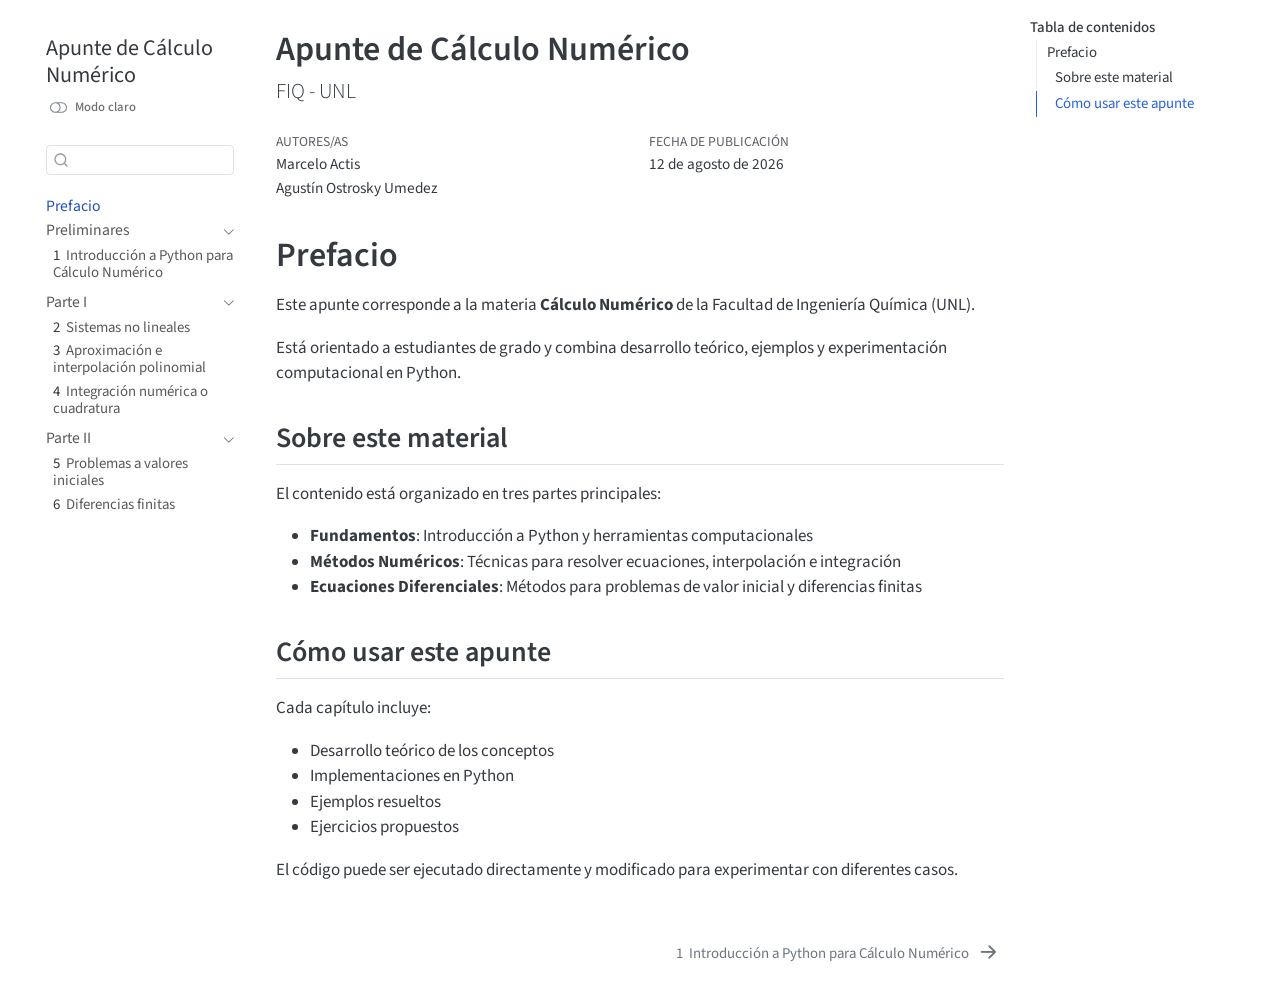
==== index.html @ 8e8d9fe7 "Built site for gh-pages" ====
<!DOCTYPE html>
<html xmlns="http://www.w3.org/1999/xhtml" lang="es" xml:lang="es"><head>

<meta charset="utf-8">
<meta name="generator" content="quarto-1.8.27">

<meta name="viewport" content="width=device-width, initial-scale=1.0, user-scalable=yes">

<meta name="author" content="Marcelo Actis">
<meta name="author" content="Agustín Ostrosky Umedez">

<title>Apunte de Cálculo Numérico</title>
<style>
code{white-space: pre-wrap;}
span.smallcaps{font-variant: small-caps;}
div.columns{display: flex; gap: min(4vw, 1.5em);}
div.column{flex: auto; overflow-x: auto;}
div.hanging-indent{margin-left: 1.5em; text-indent: -1.5em;}
ul.task-list{list-style: none;}
ul.task-list li input[type="checkbox"] {
  width: 0.8em;
  margin: 0 0.8em 0.2em -1em; /* quarto-specific, see https://github.com/quarto-dev/quarto-cli/issues/4556 */ 
  vertical-align: middle;
}
</style>


<script src="site_libs/quarto-nav/quarto-nav.js"></script>
<script src="site_libs/quarto-nav/headroom.min.js"></script>
<script src="site_libs/clipboard/clipboard.min.js"></script>
<script src="site_libs/quarto-search/autocomplete.umd.js"></script>
<script src="site_libs/quarto-search/fuse.min.js"></script>
<script src="site_libs/quarto-search/quarto-search.js"></script>
<meta name="quarto:offset" content="./">
<link href="./chapters/01-intro.html" rel="next">
<script src="site_libs/quarto-html/quarto.js" type="module"></script>
<script src="site_libs/quarto-html/tabsets/tabsets.js" type="module"></script>
<script src="site_libs/quarto-html/axe/axe-check.js" type="module"></script>
<script src="site_libs/quarto-html/popper.min.js"></script>
<script src="site_libs/quarto-html/tippy.umd.min.js"></script>
<script src="site_libs/quarto-html/anchor.min.js"></script>
<link href="site_libs/quarto-html/tippy.css" rel="stylesheet">
<link href="site_libs/quarto-html/quarto-syntax-highlighting-ed96de9b727972fe78a7b5d16c58bf87.css" rel="stylesheet" class="quarto-color-scheme" id="quarto-text-highlighting-styles">
<link href="site_libs/quarto-html/quarto-syntax-highlighting-dark-4d9afe2b8d18ee9fa5d0d57b5ed4214d.css" rel="stylesheet" class="quarto-color-scheme quarto-color-alternate" id="quarto-text-highlighting-styles">
<link href="site_libs/quarto-html/quarto-syntax-highlighting-ed96de9b727972fe78a7b5d16c58bf87.css" rel="stylesheet" class="quarto-color-scheme-extra" id="quarto-text-highlighting-styles">
<script src="site_libs/bootstrap/bootstrap.min.js"></script>
<link href="site_libs/bootstrap/bootstrap-icons.css" rel="stylesheet">
<link href="site_libs/bootstrap/bootstrap-6a59748c55ec1a6818b05d9630b85713.min.css" rel="stylesheet" append-hash="true" class="quarto-color-scheme" id="quarto-bootstrap" data-mode="light">
<link href="site_libs/bootstrap/bootstrap-dark-20aec94cf2230619e57bb2a03c4acc19.min.css" rel="stylesheet" append-hash="true" class="quarto-color-scheme quarto-color-alternate" id="quarto-bootstrap" data-mode="dark">
<link href="site_libs/bootstrap/bootstrap-6a59748c55ec1a6818b05d9630b85713.min.css" rel="stylesheet" append-hash="true" class="quarto-color-scheme-extra" id="quarto-bootstrap" data-mode="light">
<script src="site_libs/quarto-contrib/live-runtime/live-runtime.js" type="module"></script>
<link href="site_libs/quarto-contrib/live-runtime/live-runtime.css" rel="stylesheet">
<script id="quarto-search-options" type="application/json">{
  "location": "sidebar",
  "copy-button": false,
  "collapse-after": 3,
  "panel-placement": "start",
  "type": "textbox",
  "limit": 50,
  "keyboard-shortcut": [
    "f",
    "/",
    "s"
  ],
  "show-item-context": false,
  "language": {
    "search-no-results-text": "No se han encontrado resultados",
    "search-matching-documents-text": "documentos encontrados",
    "search-copy-link-title": "Copiar el enlace en la búsqueda",
    "search-hide-matches-text": "Ocultar resultados adicionales",
    "search-more-match-text": "resultado adicional en este documento",
    "search-more-matches-text": "resultados adicionales en este documento",
    "search-clear-button-title": "Borrar",
    "search-text-placeholder": "",
    "search-detached-cancel-button-title": "Cancelar",
    "search-submit-button-title": "Enviar",
    "search-label": "Buscar"
  }
}</script>
<style>html{ scroll-behavior: smooth; }</style>
<script type="module" src="site_libs/quarto-ojs/quarto-ojs-runtime.js"></script>
<link href="site_libs/quarto-ojs/quarto-ojs.css" rel="stylesheet">


</head>

<body class="nav-sidebar floating quarto-light"><script id="quarto-html-before-body" type="application/javascript">
    const toggleBodyColorMode = (bsSheetEl) => {
      const mode = bsSheetEl.getAttribute("data-mode");
      const bodyEl = window.document.querySelector("body");
      if (mode === "dark") {
        bodyEl.classList.add("quarto-dark");
        bodyEl.classList.remove("quarto-light");
      } else {
        bodyEl.classList.add("quarto-light");
        bodyEl.classList.remove("quarto-dark");
      }
    }
    const toggleBodyColorPrimary = () => {
      const bsSheetEl = window.document.querySelector("link#quarto-bootstrap:not([rel=disabled-stylesheet])");
      if (bsSheetEl) {
        toggleBodyColorMode(bsSheetEl);
      }
    }
    const setColorSchemeToggle = (alternate) => {
      const toggles = window.document.querySelectorAll('.quarto-color-scheme-toggle');
      for (let i=0; i < toggles.length; i++) {
        const toggle = toggles[i];
        if (toggle) {
          if (alternate) {
            toggle.classList.add("alternate");
          } else {
            toggle.classList.remove("alternate");
          }
        }
      }
    };
    const toggleColorMode = (alternate) => {
      // Switch the stylesheets
      const primaryStylesheets = window.document.querySelectorAll('link.quarto-color-scheme:not(.quarto-color-alternate)');
      const alternateStylesheets = window.document.querySelectorAll('link.quarto-color-scheme.quarto-color-alternate');
      manageTransitions('#quarto-margin-sidebar .nav-link', false);
      if (alternate) {
        // note: dark is layered on light, we don't disable primary!
        enableStylesheet(alternateStylesheets);
        for (const sheetNode of alternateStylesheets) {
          if (sheetNode.id === "quarto-bootstrap") {
            toggleBodyColorMode(sheetNode);
          }
        }
      } else {
        disableStylesheet(alternateStylesheets);
        enableStylesheet(primaryStylesheets)
        toggleBodyColorPrimary();
      }
      manageTransitions('#quarto-margin-sidebar .nav-link', true);
      // Switch the toggles
      setColorSchemeToggle(alternate)
      // Hack to workaround the fact that safari doesn't
      // properly recolor the scrollbar when toggling (#1455)
      if (navigator.userAgent.indexOf('Safari') > 0 && navigator.userAgent.indexOf('Chrome') == -1) {
        manageTransitions("body", false);
        window.scrollTo(0, 1);
        setTimeout(() => {
          window.scrollTo(0, 0);
          manageTransitions("body", true);
        }, 40);
      }
    }
    const disableStylesheet = (stylesheets) => {
      for (let i=0; i < stylesheets.length; i++) {
        const stylesheet = stylesheets[i];
        stylesheet.rel = 'disabled-stylesheet';
      }
    }
    const enableStylesheet = (stylesheets) => {
      for (let i=0; i < stylesheets.length; i++) {
        const stylesheet = stylesheets[i];
        if(stylesheet.rel !== 'stylesheet') { // for Chrome, which will still FOUC without this check
          stylesheet.rel = 'stylesheet';
        }
      }
    }
    const manageTransitions = (selector, allowTransitions) => {
      const els = window.document.querySelectorAll(selector);
      for (let i=0; i < els.length; i++) {
        const el = els[i];
        if (allowTransitions) {
          el.classList.remove('notransition');
        } else {
          el.classList.add('notransition');
        }
      }
    }
    const isFileUrl = () => {
      return window.location.protocol === 'file:';
    }
    const hasAlternateSentinel = () => {
      let styleSentinel = getColorSchemeSentinel();
      if (styleSentinel !== null) {
        return styleSentinel === "alternate";
      } else {
        return false;
      }
    }
    const setStyleSentinel = (alternate) => {
      const value = alternate ? "alternate" : "default";
      if (!isFileUrl()) {
        window.localStorage.setItem("quarto-color-scheme", value);
      } else {
        localAlternateSentinel = value;
      }
    }
    const getColorSchemeSentinel = () => {
      if (!isFileUrl()) {
        const storageValue = window.localStorage.getItem("quarto-color-scheme");
        return storageValue != null ? storageValue : localAlternateSentinel;
      } else {
        return localAlternateSentinel;
      }
    }
    const toggleGiscusIfUsed = (isAlternate, darkModeDefault) => {
      const baseTheme = document.querySelector('#giscus-base-theme')?.value ?? 'light';
      const alternateTheme = document.querySelector('#giscus-alt-theme')?.value ?? 'dark';
      let newTheme = '';
      if(authorPrefersDark) {
        newTheme = isAlternate ? baseTheme : alternateTheme;
      } else {
        newTheme = isAlternate ? alternateTheme : baseTheme;
      }
      const changeGiscusTheme = () => {
        // From: https://github.com/giscus/giscus/issues/336
        const sendMessage = (message) => {
          const iframe = document.querySelector('iframe.giscus-frame');
          if (!iframe) return;
          iframe.contentWindow.postMessage({ giscus: message }, 'https://giscus.app');
        }
        sendMessage({
          setConfig: {
            theme: newTheme
          }
        });
      }
      const isGiscussLoaded = window.document.querySelector('iframe.giscus-frame') !== null;
      if (isGiscussLoaded) {
        changeGiscusTheme();
      }
    };
    const authorPrefersDark = false;
    const queryPrefersDark = window.matchMedia('(prefers-color-scheme: dark)');
    const darkModeDefault = queryPrefersDark.matches;
      document.querySelector('link#quarto-text-highlighting-styles.quarto-color-scheme-extra').rel = 'disabled-stylesheet';
      document.querySelector('link#quarto-bootstrap.quarto-color-scheme-extra').rel = 'disabled-stylesheet';
    let localAlternateSentinel = darkModeDefault ? 'alternate' : 'default';
    // Dark / light mode switch
    window.quartoToggleColorScheme = () => {
      // Read the current dark / light value
      let toAlternate = !hasAlternateSentinel();
      toggleColorMode(toAlternate);
      setStyleSentinel(toAlternate);
      toggleGiscusIfUsed(toAlternate, darkModeDefault);
      window.dispatchEvent(new Event('resize'));
    };
    queryPrefersDark.addEventListener("change", e => {
      if(window.localStorage.getItem("quarto-color-scheme") !== null)
        return;
      const alternate = e.matches
      toggleColorMode(alternate);
      localAlternateSentinel = e.matches ? 'alternate' : 'default'; // this is used alongside local storage!
      toggleGiscusIfUsed(alternate, darkModeDefault);
    });
    // Switch to dark mode if need be
    if (hasAlternateSentinel()) {
      toggleColorMode(true);
    } else {
      toggleColorMode(false);
    }
  </script>

<div id="quarto-search-results"></div>
  <header id="quarto-header" class="headroom fixed-top">
  <nav class="quarto-secondary-nav">
    <div class="container-fluid d-flex">
      <button type="button" class="quarto-btn-toggle btn" data-bs-toggle="collapse" role="button" data-bs-target=".quarto-sidebar-collapse-item" aria-controls="quarto-sidebar" aria-expanded="false" aria-label="Alternar barra lateral" onclick="if (window.quartoToggleHeadroom) { window.quartoToggleHeadroom(); }">
        <i class="bi bi-layout-text-sidebar-reverse"></i>
      </button>
        <nav class="quarto-page-breadcrumbs" aria-label="breadcrumb"><ol class="breadcrumb"><li class="breadcrumb-item"><a href="./index.html">Prefacio</a></li></ol></nav>
        <a class="flex-grow-1" role="navigation" data-bs-toggle="collapse" data-bs-target=".quarto-sidebar-collapse-item" aria-controls="quarto-sidebar" aria-expanded="false" aria-label="Alternar barra lateral" onclick="if (window.quartoToggleHeadroom) { window.quartoToggleHeadroom(); }">      
        </a>
      <button type="button" class="btn quarto-search-button" aria-label="Buscar" onclick="window.quartoOpenSearch();">
        <i class="bi bi-search"></i>
      </button>
    </div>
  </nav>
</header>
<!-- content -->
<div id="quarto-content" class="quarto-container page-columns page-rows-contents page-layout-article">
<!-- sidebar -->
  <nav id="quarto-sidebar" class="sidebar collapse collapse-horizontal quarto-sidebar-collapse-item sidebar-navigation floating overflow-auto">
    <div class="pt-lg-2 mt-2 text-left sidebar-header">
    <div class="sidebar-title mb-0 py-0">
      <a href="./">Apunte de Cálculo Numérico</a> 
        <div class="sidebar-tools-main">
  <a href="" class="quarto-color-scheme-toggle quarto-navigation-tool  px-1" onclick="window.quartoToggleColorScheme(); return false;" title="Alternar modo oscuro"><i class="bi"></i></a>
</div>
    </div>
      </div>
        <div class="mt-2 flex-shrink-0 align-items-center">
        <div class="sidebar-search">
        <div id="quarto-search" class="" title="Buscar"></div>
        </div>
        </div>
    <div class="sidebar-menu-container"> 
    <ul class="list-unstyled mt-1">
        <li class="sidebar-item">
  <div class="sidebar-item-container"> 
  <a href="./index.html" class="sidebar-item-text sidebar-link active">
 <span class="menu-text">Prefacio</span></a>
  </div>
</li>
        <li class="sidebar-item sidebar-item-section">
      <div class="sidebar-item-container"> 
            <a class="sidebar-item-text sidebar-link text-start" data-bs-toggle="collapse" data-bs-target="#quarto-sidebar-section-1" role="navigation" aria-expanded="true">
 <span class="menu-text">Preliminares</span></a>
          <a class="sidebar-item-toggle text-start" data-bs-toggle="collapse" data-bs-target="#quarto-sidebar-section-1" role="navigation" aria-expanded="true" aria-label="Alternar sección">
            <i class="bi bi-chevron-right ms-2"></i>
          </a> 
      </div>
      <ul id="quarto-sidebar-section-1" class="collapse list-unstyled sidebar-section depth1 show">  
          <li class="sidebar-item">
  <div class="sidebar-item-container"> 
  <a href="./chapters/01-intro.html" class="sidebar-item-text sidebar-link">
 <span class="menu-text"><span class="chapter-number">1</span>&nbsp; <span class="chapter-title">Introducción a Python para Cálculo Numérico</span></span></a>
  </div>
</li>
      </ul>
  </li>
        <li class="sidebar-item sidebar-item-section">
      <div class="sidebar-item-container"> 
            <a class="sidebar-item-text sidebar-link text-start" data-bs-toggle="collapse" data-bs-target="#quarto-sidebar-section-2" role="navigation" aria-expanded="true">
 <span class="menu-text">Parte I</span></a>
          <a class="sidebar-item-toggle text-start" data-bs-toggle="collapse" data-bs-target="#quarto-sidebar-section-2" role="navigation" aria-expanded="true" aria-label="Alternar sección">
            <i class="bi bi-chevron-right ms-2"></i>
          </a> 
      </div>
      <ul id="quarto-sidebar-section-2" class="collapse list-unstyled sidebar-section depth1 show">  
          <li class="sidebar-item">
  <div class="sidebar-item-container"> 
  <a href="./chapters/02-no-lineales.html" class="sidebar-item-text sidebar-link">
 <span class="menu-text"><span class="chapter-number">2</span>&nbsp; <span class="chapter-title">Sistemas no lineales</span></span></a>
  </div>
</li>
          <li class="sidebar-item">
  <div class="sidebar-item-container"> 
  <a href="./chapters/03-interpolacion.html" class="sidebar-item-text sidebar-link">
 <span class="menu-text"><span class="chapter-number">3</span>&nbsp; <span class="chapter-title">Aproximación e interpolación polinomial</span></span></a>
  </div>
</li>
          <li class="sidebar-item">
  <div class="sidebar-item-container"> 
  <a href="./chapters/04-integracion.html" class="sidebar-item-text sidebar-link">
 <span class="menu-text"><span class="chapter-number">4</span>&nbsp; <span class="chapter-title">Integración numérica o cuadratura</span></span></a>
  </div>
</li>
      </ul>
  </li>
        <li class="sidebar-item sidebar-item-section">
      <div class="sidebar-item-container"> 
            <a class="sidebar-item-text sidebar-link text-start" data-bs-toggle="collapse" data-bs-target="#quarto-sidebar-section-3" role="navigation" aria-expanded="true">
 <span class="menu-text">Parte II</span></a>
          <a class="sidebar-item-toggle text-start" data-bs-toggle="collapse" data-bs-target="#quarto-sidebar-section-3" role="navigation" aria-expanded="true" aria-label="Alternar sección">
            <i class="bi bi-chevron-right ms-2"></i>
          </a> 
      </div>
      <ul id="quarto-sidebar-section-3" class="collapse list-unstyled sidebar-section depth1 show">  
          <li class="sidebar-item">
  <div class="sidebar-item-container"> 
  <a href="./chapters/05-pvi.html" class="sidebar-item-text sidebar-link">
 <span class="menu-text"><span class="chapter-number">5</span>&nbsp; <span class="chapter-title">Problemas a valores iniciales</span></span></a>
  </div>
</li>
          <li class="sidebar-item">
  <div class="sidebar-item-container"> 
  <a href="./chapters/06-diferencias-finitas.html" class="sidebar-item-text sidebar-link">
 <span class="menu-text"><span class="chapter-number">6</span>&nbsp; <span class="chapter-title">Diferencias finitas</span></span></a>
  </div>
</li>
      </ul>
  </li>
    </ul>
    </div>
</nav>
<div id="quarto-sidebar-glass" class="quarto-sidebar-collapse-item" data-bs-toggle="collapse" data-bs-target=".quarto-sidebar-collapse-item"></div>
<!-- margin-sidebar -->
    <div id="quarto-margin-sidebar" class="sidebar margin-sidebar">
        <nav id="TOC" role="doc-toc" class="toc-active">
    <h2 id="toc-title">Tabla de contenidos</h2>
   
  <ul>
  <li><a href="#prefacio" id="toc-prefacio" class="nav-link active" data-scroll-target="#prefacio">Prefacio</a>
  <ul class="collapse">
  <li><a href="#sobre-este-material" id="toc-sobre-este-material" class="nav-link" data-scroll-target="#sobre-este-material">Sobre este material</a></li>
  <li><a href="#cómo-usar-este-apunte" id="toc-cómo-usar-este-apunte" class="nav-link" data-scroll-target="#cómo-usar-este-apunte">Cómo usar este apunte</a></li>
  </ul></li>
  </ul>
</nav>
    </div>
<!-- main -->
<main class="content" id="quarto-document-content">


<header id="title-block-header" class="quarto-title-block default">
<div class="quarto-title">
<h1 class="title">Apunte de Cálculo Numérico</h1>
<p class="subtitle lead">FIQ - UNL</p>
</div>



<div class="quarto-title-meta">

    <div>
    <div class="quarto-title-meta-heading">Autores/as</div>
    <div class="quarto-title-meta-contents">
             <p>Marcelo Actis </p>
             <p>Agustín Ostrosky Umedez </p>
          </div>
  </div>
    
    <div>
    <div class="quarto-title-meta-heading">Fecha de publicación</div>
    <div class="quarto-title-meta-contents">
      <p class="date">12 de agosto de 2026</p>
    </div>
  </div>
  
    
  </div>
  


</header>


<section id="prefacio" class="level1 unnumbered">
<h1 class="unnumbered">Prefacio</h1>
<p>Este apunte corresponde a la materia <strong>Cálculo Numérico</strong> de la Facultad de Ingeniería Química (UNL).</p>
<p>Está orientado a estudiantes de grado y combina desarrollo teórico, ejemplos y experimentación computacional en Python.</p>
<section id="sobre-este-material" class="level2">
<h2 class="anchored" data-anchor-id="sobre-este-material">Sobre este material</h2>
<p>El contenido está organizado en tres partes principales:</p>
<ul>
<li><strong>Fundamentos</strong>: Introducción a Python y herramientas computacionales</li>
<li><strong>Métodos Numéricos</strong>: Técnicas para resolver ecuaciones, interpolación e integración</li>
<li><strong>Ecuaciones Diferenciales</strong>: Métodos para problemas de valor inicial y diferencias finitas</li>
</ul>
</section>
<section id="cómo-usar-este-apunte" class="level2">
<h2 class="anchored" data-anchor-id="cómo-usar-este-apunte">Cómo usar este apunte</h2>
<p>Cada capítulo incluye:</p>
<ul>
<li>Desarrollo teórico de los conceptos</li>
<li>Implementaciones en Python</li>
<li>Ejemplos resueltos</li>
<li>Ejercicios propuestos</li>
</ul>
<p>El código puede ser ejecutado directamente y modificado para experimentar con diferentes casos.</p>


<script type="ojs-module-contents">
eyJjb250ZW50cyI6W119
</script>
<div id="exercise-loading-indicator" class="exercise-loading-indicator d-none d-flex align-items-center gap-2">
<div id="exercise-loading-status" class="d-flex gap-2">

</div>
<div class="spinner-grow spinner-grow-sm">

</div>
</div>
<script type="vfs-file">
W10=
</script>
</section>
</section>

</main> <!-- /main -->
<script type="ojs-module-contents">
eyJjb250ZW50cyI6W119
</script>
<script type="module">
if (window.location.protocol === "file:") { alert("The OJS runtime does not work with file:// URLs. Please use a web server to view this document."); }
window._ojs.paths.runtimeToDoc = "../..";
window._ojs.paths.runtimeToRoot = "../..";
window._ojs.paths.docToRoot = "";
window._ojs.selfContained = false;
window._ojs.runtime.interpretFromScriptTags();
</script>
<script id="quarto-html-after-body" type="application/javascript">
  window.document.addEventListener("DOMContentLoaded", function (event) {
    // Ensure there is a toggle, if there isn't float one in the top right
    if (window.document.querySelector('.quarto-color-scheme-toggle') === null) {
      const a = window.document.createElement('a');
      a.classList.add('top-right');
      a.classList.add('quarto-color-scheme-toggle');
      a.href = "";
      a.onclick = function() { try { window.quartoToggleColorScheme(); } catch {} return false; };
      const i = window.document.createElement("i");
      i.classList.add('bi');
      a.appendChild(i);
      window.document.body.appendChild(a);
    }
    setColorSchemeToggle(hasAlternateSentinel())
    const icon = "";
    const anchorJS = new window.AnchorJS();
    anchorJS.options = {
      placement: 'right',
      icon: icon
    };
    anchorJS.add('.anchored');
    const isCodeAnnotation = (el) => {
      for (const clz of el.classList) {
        if (clz.startsWith('code-annotation-')) {                     
          return true;
        }
      }
      return false;
    }
    const onCopySuccess = function(e) {
      // button target
      const button = e.trigger;
      // don't keep focus
      button.blur();
      // flash "checked"
      button.classList.add('code-copy-button-checked');
      var currentTitle = button.getAttribute("title");
      button.setAttribute("title", "Copiado");
      let tooltip;
      if (window.bootstrap) {
        button.setAttribute("data-bs-toggle", "tooltip");
        button.setAttribute("data-bs-placement", "left");
        button.setAttribute("data-bs-title", "Copiado");
        tooltip = new bootstrap.Tooltip(button, 
          { trigger: "manual", 
            customClass: "code-copy-button-tooltip",
            offset: [0, -8]});
        tooltip.show();    
      }
      setTimeout(function() {
        if (tooltip) {
          tooltip.hide();
          button.removeAttribute("data-bs-title");
          button.removeAttribute("data-bs-toggle");
          button.removeAttribute("data-bs-placement");
        }
        button.setAttribute("title", currentTitle);
        button.classList.remove('code-copy-button-checked');
      }, 1000);
      // clear code selection
      e.clearSelection();
    }
    const getTextToCopy = function(trigger) {
      const outerScaffold = trigger.parentElement.cloneNode(true);
      const codeEl = outerScaffold.querySelector('code');
      for (const childEl of codeEl.children) {
        if (isCodeAnnotation(childEl)) {
          childEl.remove();
        }
      }
      return codeEl.innerText;
    }
    const clipboard = new window.ClipboardJS('.code-copy-button:not([data-in-quarto-modal])', {
      text: getTextToCopy
    });
    clipboard.on('success', onCopySuccess);
    if (window.document.getElementById('quarto-embedded-source-code-modal')) {
      const clipboardModal = new window.ClipboardJS('.code-copy-button[data-in-quarto-modal]', {
        text: getTextToCopy,
        container: window.document.getElementById('quarto-embedded-source-code-modal')
      });
      clipboardModal.on('success', onCopySuccess);
    }
      var localhostRegex = new RegExp(/^(?:http|https):\/\/localhost\:?[0-9]*\//);
      var mailtoRegex = new RegExp(/^mailto:/);
        var filterRegex = new RegExp('/' + window.location.host + '/');
      var isInternal = (href) => {
          return filterRegex.test(href) || localhostRegex.test(href) || mailtoRegex.test(href);
      }
      // Inspect non-navigation links and adorn them if external
     var links = window.document.querySelectorAll('a[href]:not(.nav-link):not(.navbar-brand):not(.toc-action):not(.sidebar-link):not(.sidebar-item-toggle):not(.pagination-link):not(.no-external):not([aria-hidden]):not(.dropdown-item):not(.quarto-navigation-tool):not(.about-link)');
      for (var i=0; i<links.length; i++) {
        const link = links[i];
        if (!isInternal(link.href)) {
          // undo the damage that might have been done by quarto-nav.js in the case of
          // links that we want to consider external
          if (link.dataset.originalHref !== undefined) {
            link.href = link.dataset.originalHref;
          }
        }
      }
    function tippyHover(el, contentFn, onTriggerFn, onUntriggerFn) {
      const config = {
        allowHTML: true,
        maxWidth: 500,
        delay: 100,
        arrow: false,
        appendTo: function(el) {
            return el.parentElement;
        },
        interactive: true,
        interactiveBorder: 10,
        theme: 'quarto',
        placement: 'bottom-start',
      };
      if (contentFn) {
        config.content = contentFn;
      }
      if (onTriggerFn) {
        config.onTrigger = onTriggerFn;
      }
      if (onUntriggerFn) {
        config.onUntrigger = onUntriggerFn;
      }
      window.tippy(el, config); 
    }
    const noterefs = window.document.querySelectorAll('a[role="doc-noteref"]');
    for (var i=0; i<noterefs.length; i++) {
      const ref = noterefs[i];
      tippyHover(ref, function() {
        // use id or data attribute instead here
        let href = ref.getAttribute('data-footnote-href') || ref.getAttribute('href');
        try { href = new URL(href).hash; } catch {}
        const id = href.replace(/^#\/?/, "");
        const note = window.document.getElementById(id);
        if (note) {
          return note.innerHTML;
        } else {
          return "";
        }
      });
    }
    const xrefs = window.document.querySelectorAll('a.quarto-xref');
    const processXRef = (id, note) => {
      // Strip column container classes
      const stripColumnClz = (el) => {
        el.classList.remove("page-full", "page-columns");
        if (el.children) {
          for (const child of el.children) {
            stripColumnClz(child);
          }
        }
      }
      stripColumnClz(note)
      if (id === null || id.startsWith('sec-')) {
        // Special case sections, only their first couple elements
        const container = document.createElement("div");
        if (note.children && note.children.length > 2) {
          container.appendChild(note.children[0].cloneNode(true));
          for (let i = 1; i < note.children.length; i++) {
            const child = note.children[i];
            if (child.tagName === "P" && child.innerText === "") {
              continue;
            } else {
              container.appendChild(child.cloneNode(true));
              break;
            }
          }
          if (window.Quarto?.typesetMath) {
            window.Quarto.typesetMath(container);
          }
          return container.innerHTML
        } else {
          if (window.Quarto?.typesetMath) {
            window.Quarto.typesetMath(note);
          }
          return note.innerHTML;
        }
      } else {
        // Remove any anchor links if they are present
        const anchorLink = note.querySelector('a.anchorjs-link');
        if (anchorLink) {
          anchorLink.remove();
        }
        if (window.Quarto?.typesetMath) {
          window.Quarto.typesetMath(note);
        }
        if (note.classList.contains("callout")) {
          return note.outerHTML;
        } else {
          return note.innerHTML;
        }
      }
    }
    for (var i=0; i<xrefs.length; i++) {
      const xref = xrefs[i];
      tippyHover(xref, undefined, function(instance) {
        instance.disable();
        let url = xref.getAttribute('href');
        let hash = undefined; 
        if (url.startsWith('#')) {
          hash = url;
        } else {
          try { hash = new URL(url).hash; } catch {}
        }
        if (hash) {
          const id = hash.replace(/^#\/?/, "");
          const note = window.document.getElementById(id);
          if (note !== null) {
            try {
              const html = processXRef(id, note.cloneNode(true));
              instance.setContent(html);
            } finally {
              instance.enable();
              instance.show();
            }
          } else {
            // See if we can fetch this
            fetch(url.split('#')[0])
            .then(res => res.text())
            .then(html => {
              const parser = new DOMParser();
              const htmlDoc = parser.parseFromString(html, "text/html");
              const note = htmlDoc.getElementById(id);
              if (note !== null) {
                const html = processXRef(id, note);
                instance.setContent(html);
              } 
            }).finally(() => {
              instance.enable();
              instance.show();
            });
          }
        } else {
          // See if we can fetch a full url (with no hash to target)
          // This is a special case and we should probably do some content thinning / targeting
          fetch(url)
          .then(res => res.text())
          .then(html => {
            const parser = new DOMParser();
            const htmlDoc = parser.parseFromString(html, "text/html");
            const note = htmlDoc.querySelector('main.content');
            if (note !== null) {
              // This should only happen for chapter cross references
              // (since there is no id in the URL)
              // remove the first header
              if (note.children.length > 0 && note.children[0].tagName === "HEADER") {
                note.children[0].remove();
              }
              const html = processXRef(null, note);
              instance.setContent(html);
            } 
          }).finally(() => {
            instance.enable();
            instance.show();
          });
        }
      }, function(instance) {
      });
    }
        let selectedAnnoteEl;
        const selectorForAnnotation = ( cell, annotation) => {
          let cellAttr = 'data-code-cell="' + cell + '"';
          let lineAttr = 'data-code-annotation="' +  annotation + '"';
          const selector = 'span[' + cellAttr + '][' + lineAttr + ']';
          return selector;
        }
        const selectCodeLines = (annoteEl) => {
          const doc = window.document;
          const targetCell = annoteEl.getAttribute("data-target-cell");
          const targetAnnotation = annoteEl.getAttribute("data-target-annotation");
          const annoteSpan = window.document.querySelector(selectorForAnnotation(targetCell, targetAnnotation));
          const lines = annoteSpan.getAttribute("data-code-lines").split(",");
          const lineIds = lines.map((line) => {
            return targetCell + "-" + line;
          })
          let top = null;
          let height = null;
          let parent = null;
          if (lineIds.length > 0) {
              //compute the position of the single el (top and bottom and make a div)
              const el = window.document.getElementById(lineIds[0]);
              top = el.offsetTop;
              height = el.offsetHeight;
              parent = el.parentElement.parentElement;
            if (lineIds.length > 1) {
              const lastEl = window.document.getElementById(lineIds[lineIds.length - 1]);
              const bottom = lastEl.offsetTop + lastEl.offsetHeight;
              height = bottom - top;
            }
            if (top !== null && height !== null && parent !== null) {
              // cook up a div (if necessary) and position it 
              let div = window.document.getElementById("code-annotation-line-highlight");
              if (div === null) {
                div = window.document.createElement("div");
                div.setAttribute("id", "code-annotation-line-highlight");
                div.style.position = 'absolute';
                parent.appendChild(div);
              }
              div.style.top = top - 2 + "px";
              div.style.height = height + 4 + "px";
              div.style.left = 0;
              let gutterDiv = window.document.getElementById("code-annotation-line-highlight-gutter");
              if (gutterDiv === null) {
                gutterDiv = window.document.createElement("div");
                gutterDiv.setAttribute("id", "code-annotation-line-highlight-gutter");
                gutterDiv.style.position = 'absolute';
                const codeCell = window.document.getElementById(targetCell);
                const gutter = codeCell.querySelector('.code-annotation-gutter');
                gutter.appendChild(gutterDiv);
              }
              gutterDiv.style.top = top - 2 + "px";
              gutterDiv.style.height = height + 4 + "px";
            }
            selectedAnnoteEl = annoteEl;
          }
        };
        const unselectCodeLines = () => {
          const elementsIds = ["code-annotation-line-highlight", "code-annotation-line-highlight-gutter"];
          elementsIds.forEach((elId) => {
            const div = window.document.getElementById(elId);
            if (div) {
              div.remove();
            }
          });
          selectedAnnoteEl = undefined;
        };
          // Handle positioning of the toggle
      window.addEventListener(
        "resize",
        throttle(() => {
          elRect = undefined;
          if (selectedAnnoteEl) {
            selectCodeLines(selectedAnnoteEl);
          }
        }, 10)
      );
      function throttle(fn, ms) {
      let throttle = false;
      let timer;
        return (...args) => {
          if(!throttle) { // first call gets through
              fn.apply(this, args);
              throttle = true;
          } else { // all the others get throttled
              if(timer) clearTimeout(timer); // cancel #2
              timer = setTimeout(() => {
                fn.apply(this, args);
                timer = throttle = false;
              }, ms);
          }
        };
      }
        // Attach click handler to the DT
        const annoteDls = window.document.querySelectorAll('dt[data-target-cell]');
        for (const annoteDlNode of annoteDls) {
          annoteDlNode.addEventListener('click', (event) => {
            const clickedEl = event.target;
            if (clickedEl !== selectedAnnoteEl) {
              unselectCodeLines();
              const activeEl = window.document.querySelector('dt[data-target-cell].code-annotation-active');
              if (activeEl) {
                activeEl.classList.remove('code-annotation-active');
              }
              selectCodeLines(clickedEl);
              clickedEl.classList.add('code-annotation-active');
            } else {
              // Unselect the line
              unselectCodeLines();
              clickedEl.classList.remove('code-annotation-active');
            }
          });
        }
    const findCites = (el) => {
      const parentEl = el.parentElement;
      if (parentEl) {
        const cites = parentEl.dataset.cites;
        if (cites) {
          return {
            el,
            cites: cites.split(' ')
          };
        } else {
          return findCites(el.parentElement)
        }
      } else {
        return undefined;
      }
    };
    var bibliorefs = window.document.querySelectorAll('a[role="doc-biblioref"]');
    for (var i=0; i<bibliorefs.length; i++) {
      const ref = bibliorefs[i];
      const citeInfo = findCites(ref);
      if (citeInfo) {
        tippyHover(citeInfo.el, function() {
          var popup = window.document.createElement('div');
          citeInfo.cites.forEach(function(cite) {
            var citeDiv = window.document.createElement('div');
            citeDiv.classList.add('hanging-indent');
            citeDiv.classList.add('csl-entry');
            var biblioDiv = window.document.getElementById('ref-' + cite);
            if (biblioDiv) {
              citeDiv.innerHTML = biblioDiv.innerHTML;
            }
            popup.appendChild(citeDiv);
          });
          return popup.innerHTML;
        });
      }
    }
  });
  </script>
<nav class="page-navigation">
  <div class="nav-page nav-page-previous">
  </div>
  <div class="nav-page nav-page-next">
      <a href="./chapters/01-intro.html" class="pagination-link" aria-label="Introducción a Python para Cálculo Numérico">
        <span class="nav-page-text"><span class="chapter-number">1</span>&nbsp; <span class="chapter-title">Introducción a Python para Cálculo Numérico</span></span> <i class="bi bi-arrow-right-short"></i>
      </a>
  </div>
</nav>
</div> <!-- /content -->




<script src="site_libs/quarto-html/zenscroll-min.js"></script>
</body></html>
---- site_libs/quarto-html/tippy.css ----
.tippy-box[data-animation=fade][data-state=hidden]{opacity:0}[data-tippy-root]{max-width:calc(100vw - 10px)}.tippy-box{position:relative;background-color:#333;color:#fff;border-radius:4px;font-size:14px;line-height:1.4;white-space:normal;outline:0;transition-property:transform,visibility,opacity}.tippy-box[data-placement^=top]>.tippy-arrow{bottom:0}.tippy-box[data-placement^=top]>.tippy-arrow:before{bottom:-7px;left:0;border-width:8px 8px 0;border-top-color:initial;transform-origin:center top}.tippy-box[data-placement^=bottom]>.tippy-arrow{top:0}.tippy-box[data-placement^=bottom]>.tippy-arrow:before{top:-7px;left:0;border-width:0 8px 8px;border-bottom-color:initial;transform-origin:center bottom}.tippy-box[data-placement^=left]>.tippy-arrow{right:0}.tippy-box[data-placement^=left]>.tippy-arrow:before{border-width:8px 0 8px 8px;border-left-color:initial;right:-7px;transform-origin:center left}.tippy-box[data-placement^=right]>.tippy-arrow{left:0}.tippy-box[data-placement^=right]>.tippy-arrow:before{left:-7px;border-width:8px 8px 8px 0;border-right-color:initial;transform-origin:center right}.tippy-box[data-inertia][data-state=visible]{transition-timing-function:cubic-bezier(.54,1.5,.38,1.11)}.tippy-arrow{width:16px;height:16px;color:#333}.tippy-arrow:before{content:"";position:absolute;border-color:transparent;border-style:solid}.tippy-content{position:relative;padding:5px 9px;z-index:1}
---- site_libs/quarto-html/quarto-syntax-highlighting-ed96de9b727972fe78a7b5d16c58bf87.css ----
/* quarto syntax highlight colors */
:root {
  --quarto-hl-ot-color: #003B4F;
  --quarto-hl-at-color: #657422;
  --quarto-hl-ss-color: #20794D;
  --quarto-hl-an-color: #5E5E5E;
  --quarto-hl-fu-color: #4758AB;
  --quarto-hl-st-color: #20794D;
  --quarto-hl-cf-color: #003B4F;
  --quarto-hl-op-color: #5E5E5E;
  --quarto-hl-er-color: #AD0000;
  --quarto-hl-bn-color: #AD0000;
  --quarto-hl-al-color: #AD0000;
  --quarto-hl-va-color: #111111;
  --quarto-hl-bu-color: inherit;
  --quarto-hl-ex-color: inherit;
  --quarto-hl-pp-color: #AD0000;
  --quarto-hl-in-color: #5E5E5E;
  --quarto-hl-vs-color: #20794D;
  --quarto-hl-wa-color: #5E5E5E;
  --quarto-hl-do-color: #5E5E5E;
  --quarto-hl-im-color: #00769E;
  --quarto-hl-ch-color: #20794D;
  --quarto-hl-dt-color: #AD0000;
  --quarto-hl-fl-color: #AD0000;
  --quarto-hl-co-color: #5E5E5E;
  --quarto-hl-cv-color: #5E5E5E;
  --quarto-hl-cn-color: #8f5902;
  --quarto-hl-sc-color: #5E5E5E;
  --quarto-hl-dv-color: #AD0000;
  --quarto-hl-kw-color: #003B4F;
}

/* other quarto variables */
:root {
  --quarto-font-monospace: SFMono-Regular, Menlo, Monaco, Consolas, "Liberation Mono", "Courier New", monospace;
}

/* syntax highlight based on Pandoc's rules */
pre > code.sourceCode > span {
  color: #003B4F;
}

code.sourceCode > span {
  color: #003B4F;
}

div.sourceCode,
div.sourceCode pre.sourceCode {
  color: #003B4F;
}

/* Normal */
code span {
  color: #003B4F;
}

/* Alert */
code span.al {
  color: #AD0000;
  font-style: inherit;
}

/* Annotation */
code span.an {
  color: #5E5E5E;
  font-style: inherit;
}

/* Attribute */
code span.at {
  color: #657422;
  font-style: inherit;
}

/* BaseN */
code span.bn {
  color: #AD0000;
  font-style: inherit;
}

/* BuiltIn */
code span.bu {
  font-style: inherit;
}

/* ControlFlow */
code span.cf {
  color: #003B4F;
  font-weight: bold;
  font-style: inherit;
}

/* Char */
code span.ch {
  color: #20794D;
  font-style: inherit;
}

/* Constant */
code span.cn {
  color: #8f5902;
  font-style: inherit;
}

/* Comment */
code span.co {
  color: #5E5E5E;
  font-style: inherit;
}

/* CommentVar */
code span.cv {
  color: #5E5E5E;
  font-style: italic;
}

/* Documentation */
code span.do {
  color: #5E5E5E;
  font-style: italic;
}

/* DataType */
code span.dt {
  color: #AD0000;
  font-style: inherit;
}

/* DecVal */
code span.dv {
  color: #AD0000;
  font-style: inherit;
}

/* Error */
code span.er {
  color: #AD0000;
  font-style: inherit;
}

/* Extension */
code span.ex {
  font-style: inherit;
}

/* Float */
code span.fl {
  color: #AD0000;
  font-style: inherit;
}

/* Function */
code span.fu {
  color: #4758AB;
  font-style: inherit;
}

/* Import */
code span.im {
  color: #00769E;
  font-style: inherit;
}

/* Information */
code span.in {
  color: #5E5E5E;
  font-style: inherit;
}

/* Keyword */
code span.kw {
  color: #003B4F;
  font-weight: bold;
  font-style: inherit;
}

/* Operator */
code span.op {
  color: #5E5E5E;
  font-style: inherit;
}

/* Other */
code span.ot {
  color: #003B4F;
  font-style: inherit;
}

/* Preprocessor */
code span.pp {
  color: #AD0000;
  font-style: inherit;
}

/* SpecialChar */
code span.sc {
  color: #5E5E5E;
  font-style: inherit;
}

/* SpecialString */
code span.ss {
  color: #20794D;
  font-style: inherit;
}

/* String */
code span.st {
  color: #20794D;
  font-style: inherit;
}

/* Variable */
code span.va {
  color: #111111;
  font-style: inherit;
}

/* VerbatimString */
code span.vs {
  color: #20794D;
  font-style: inherit;
}

/* Warning */
code span.wa {
  color: #5E5E5E;
  font-style: italic;
}

.prevent-inlining {
  content: "</";
}

/*# sourceMappingURL=0920dd6d7437995b8cdf7429764427b1.css.map */
---- site_libs/quarto-html/quarto-syntax-highlighting-dark-4d9afe2b8d18ee9fa5d0d57b5ed4214d.css ----
/* quarto syntax highlight colors */
:root {
  --quarto-hl-al-color: #f07178;
  --quarto-hl-an-color: #d4d0ab;
  --quarto-hl-at-color: #00e0e0;
  --quarto-hl-bn-color: #d4d0ab;
  --quarto-hl-bu-color: #abe338;
  --quarto-hl-ch-color: #abe338;
  --quarto-hl-co-color: #f8f8f2;
  --quarto-hl-cv-color: #ffd700;
  --quarto-hl-cn-color: #ffd700;
  --quarto-hl-cf-color: #ffa07a;
  --quarto-hl-dt-color: #ffa07a;
  --quarto-hl-dv-color: #d4d0ab;
  --quarto-hl-do-color: #f8f8f2;
  --quarto-hl-er-color: #f07178;
  --quarto-hl-ex-color: #00e0e0;
  --quarto-hl-fl-color: #d4d0ab;
  --quarto-hl-fu-color: #ffa07a;
  --quarto-hl-im-color: #abe338;
  --quarto-hl-in-color: #d4d0ab;
  --quarto-hl-kw-color: #ffa07a;
  --quarto-hl-op-color: #ffa07a;
  --quarto-hl-ot-color: #00e0e0;
  --quarto-hl-pp-color: #dcc6e0;
  --quarto-hl-re-color: #00e0e0;
  --quarto-hl-sc-color: #abe338;
  --quarto-hl-ss-color: #abe338;
  --quarto-hl-st-color: #abe338;
  --quarto-hl-va-color: #00e0e0;
  --quarto-hl-vs-color: #abe338;
  --quarto-hl-wa-color: #dcc6e0;
}

/* other quarto variables */
:root {
  --quarto-font-monospace: SFMono-Regular, Menlo, Monaco, Consolas, "Liberation Mono", "Courier New", monospace;
}

/* syntax highlight based on Pandoc's rules */
pre > code.sourceCode > span {
  color: #f8f8f2;
}

code.sourceCode > span {
  color: #f8f8f2;
}

div.sourceCode,
div.sourceCode pre.sourceCode {
  color: #f8f8f2;
}

/* Normal */
code span {
  color: #f8f8f2;
}

/* Alert */
code span.al {
  color: #f07178;
}

/* Annotation */
code span.an {
  color: #d4d0ab;
}

/* Attribute */
code span.at {
  color: #00e0e0;
}

/* BaseN */
code span.bn {
  color: #d4d0ab;
}

/* BuiltIn */
code span.bu {
  color: #abe338;
}

/* ControlFlow */
code span.cf {
  font-weight: bold;
  color: #ffa07a;
}

/* Char */
code span.ch {
  color: #abe338;
}

/* Constant */
code span.cn {
  color: #ffd700;
}

/* Comment */
code span.co {
  font-style: italic;
  color: #f8f8f2;
}

/* CommentVar */
code span.cv {
  color: #ffd700;
}

/* Documentation */
code span.do {
  color: #f8f8f2;
}

/* DataType */
code span.dt {
  color: #ffa07a;
}

/* DecVal */
code span.dv {
  color: #d4d0ab;
}

/* Error */
code span.er {
  color: #f07178;
  text-decoration: underline;
}

/* Extension */
code span.ex {
  font-weight: bold;
  color: #00e0e0;
}

/* Float */
code span.fl {
  color: #d4d0ab;
}

/* Function */
code span.fu {
  color: #ffa07a;
}

/* Import */
code span.im {
  color: #abe338;
}

/* Information */
code span.in {
  color: #d4d0ab;
}

/* Keyword */
code span.kw {
  font-weight: bold;
  color: #ffa07a;
}

/* Operator */
code span.op {
  color: #ffa07a;
}

/* Other */
code span.ot {
  color: #00e0e0;
}

/* Preprocessor */
code span.pp {
  color: #dcc6e0;
}

/* RegionMarker */
code span.re {
  background-color: #f8f8f2;
  color: #00e0e0;
}

/* SpecialChar */
code span.sc {
  color: #abe338;
}

/* SpecialString */
code span.ss {
  color: #abe338;
}

/* String */
code span.st {
  color: #abe338;
}

/* Variable */
code span.va {
  color: #00e0e0;
}

/* VerbatimString */
code span.vs {
  color: #abe338;
}

/* Warning */
code span.wa {
  color: #dcc6e0;
}

.prevent-inlining {
  content: "</";
}

/*# sourceMappingURL=86edf53ecdff796acf02dbceed379426.css.map */
---- site_libs/quarto-html/quarto-syntax-highlighting-ed96de9b727972fe78a7b5d16c58bf87.css ----
/* quarto syntax highlight colors */
:root {
  --quarto-hl-ot-color: #003B4F;
  --quarto-hl-at-color: #657422;
  --quarto-hl-ss-color: #20794D;
  --quarto-hl-an-color: #5E5E5E;
  --quarto-hl-fu-color: #4758AB;
  --quarto-hl-st-color: #20794D;
  --quarto-hl-cf-color: #003B4F;
  --quarto-hl-op-color: #5E5E5E;
  --quarto-hl-er-color: #AD0000;
  --quarto-hl-bn-color: #AD0000;
  --quarto-hl-al-color: #AD0000;
  --quarto-hl-va-color: #111111;
  --quarto-hl-bu-color: inherit;
  --quarto-hl-ex-color: inherit;
  --quarto-hl-pp-color: #AD0000;
  --quarto-hl-in-color: #5E5E5E;
  --quarto-hl-vs-color: #20794D;
  --quarto-hl-wa-color: #5E5E5E;
  --quarto-hl-do-color: #5E5E5E;
  --quarto-hl-im-color: #00769E;
  --quarto-hl-ch-color: #20794D;
  --quarto-hl-dt-color: #AD0000;
  --quarto-hl-fl-color: #AD0000;
  --quarto-hl-co-color: #5E5E5E;
  --quarto-hl-cv-color: #5E5E5E;
  --quarto-hl-cn-color: #8f5902;
  --quarto-hl-sc-color: #5E5E5E;
  --quarto-hl-dv-color: #AD0000;
  --quarto-hl-kw-color: #003B4F;
}

/* other quarto variables */
:root {
  --quarto-font-monospace: SFMono-Regular, Menlo, Monaco, Consolas, "Liberation Mono", "Courier New", monospace;
}

/* syntax highlight based on Pandoc's rules */
pre > code.sourceCode > span {
  color: #003B4F;
}

code.sourceCode > span {
  color: #003B4F;
}

div.sourceCode,
div.sourceCode pre.sourceCode {
  color: #003B4F;
}

/* Normal */
code span {
  color: #003B4F;
}

/* Alert */
code span.al {
  color: #AD0000;
  font-style: inherit;
}

/* Annotation */
code span.an {
  color: #5E5E5E;
  font-style: inherit;
}

/* Attribute */
code span.at {
  color: #657422;
  font-style: inherit;
}

/* BaseN */
code span.bn {
  color: #AD0000;
  font-style: inherit;
}

/* BuiltIn */
code span.bu {
  font-style: inherit;
}

/* ControlFlow */
code span.cf {
  color: #003B4F;
  font-weight: bold;
  font-style: inherit;
}

/* Char */
code span.ch {
  color: #20794D;
  font-style: inherit;
}

/* Constant */
code span.cn {
  color: #8f5902;
  font-style: inherit;
}

/* Comment */
code span.co {
  color: #5E5E5E;
  font-style: inherit;
}

/* CommentVar */
code span.cv {
  color: #5E5E5E;
  font-style: italic;
}

/* Documentation */
code span.do {
  color: #5E5E5E;
  font-style: italic;
}

/* DataType */
code span.dt {
  color: #AD0000;
  font-style: inherit;
}

/* DecVal */
code span.dv {
  color: #AD0000;
  font-style: inherit;
}

/* Error */
code span.er {
  color: #AD0000;
  font-style: inherit;
}

/* Extension */
code span.ex {
  font-style: inherit;
}

/* Float */
code span.fl {
  color: #AD0000;
  font-style: inherit;
}

/* Function */
code span.fu {
  color: #4758AB;
  font-style: inherit;
}

/* Import */
code span.im {
  color: #00769E;
  font-style: inherit;
}

/* Information */
code span.in {
  color: #5E5E5E;
  font-style: inherit;
}

/* Keyword */
code span.kw {
  color: #003B4F;
  font-weight: bold;
  font-style: inherit;
}

/* Operator */
code span.op {
  color: #5E5E5E;
  font-style: inherit;
}

/* Other */
code span.ot {
  color: #003B4F;
  font-style: inherit;
}

/* Preprocessor */
code span.pp {
  color: #AD0000;
  font-style: inherit;
}

/* SpecialChar */
code span.sc {
  color: #5E5E5E;
  font-style: inherit;
}

/* SpecialString */
code span.ss {
  color: #20794D;
  font-style: inherit;
}

/* String */
code span.st {
  color: #20794D;
  font-style: inherit;
}

/* Variable */
code span.va {
  color: #111111;
  font-style: inherit;
}

/* VerbatimString */
code span.vs {
  color: #20794D;
  font-style: inherit;
}

/* Warning */
code span.wa {
  color: #5E5E5E;
  font-style: italic;
}

.prevent-inlining {
  content: "</";
}

/*# sourceMappingURL=0920dd6d7437995b8cdf7429764427b1.css.map */
---- site_libs/quarto-contrib/live-runtime/live-runtime.css ----
.quarto-light{--exercise-main-color: var(--bs-body-color, var(--r-main-color, #212529));--exercise-main-bg: var(--bs-body-bg, var(--r-background-color, #ffffff));--exercise-primary-rgb: var(--bs-primary-rgb, 13, 110, 253);--exercise-gray: var(--bs-gray-300, #dee2e6);--exercise-cap-bg: var(--bs-light-bg-subtle, #f8f8f8);--exercise-line-bg: rgba(var(--exercise-primary-rgb), .05);--exercise-line-gutter-bg: rgba(var(--exercise-primary-rgb), .1);--exercise-code-block-color: var(--quarto-scss-export-code-block-color, var(--exercise-main-color));--exercise-code-block-bg: var(--quarto-scss-export-code-block-bg, var(--exercise-main-bg))}.quarto-dark{--exercise-main-color: var(--bs-body-color, var(--r-main-color, #ffffff));--exercise-main-bg: var(--bs-body-bg, var(--r-background-color, #222222));--exercise-primary-rgb: var(--bs-primary-rgb, 55, 90, 127);--exercise-gray: var(--bs-gray-700, #434343);--exercise-cap-bg: var(--bs-card-cap-bg, #505050);--exercise-line-bg: rgba(var(--exercise-primary-rgb), .2);--exercise-line-gutter-bg: rgba(var(--exercise-primary-rgb), .4);--exercise-code-block-color: var(--quarto-scss-export-code-block-color, var(--exercise-main-color));--exercise-code-block-bg: var(--quarto-scss-export-code-block-bg, var(--exercise-main-bg))}.webr-ojs-exercise.exercise-solution,.webr-ojs-exercise.exercise-hint{border:var(--exercise-gray) 1px solid;border-radius:5px;padding:1rem}.exercise-hint .exercise-hint,.exercise-solution .exercise-solution{border:none;padding:0}.webr-ojs-exercise.exercise-solution>.callout,.webr-ojs-exercise.exercise-hint>.callout{margin:-1rem;border:0}#exercise-loading-indicator{position:fixed;bottom:0;right:0;font-size:1.2rem;padding:.2rem .75rem;border:1px solid var(--exercise-gray);background-color:var(--exercise-cap-bg);border-top-left-radius:5px}#exercise-loading-indicator>.spinner-grow{min-width:1rem}.exercise-loading-details+.exercise-loading-details:before{content:"/ "}@media only screen and (max-width: 576px){#exercise-loading-indicator{font-size:.8rem;padding:.1rem .5rem}#exercise-loading-indicator>.spinner-grow{min-width:.66rem}#exercise-loading-indicator .gap-2{gap:.2rem!important}#exercise-loading-indicator .spinner-grow{--bs-spinner-width: .66rem;--bs-spinner-height: .66rem}}.btn.btn-exercise-editor:disabled,.btn.btn-exercise-editor.disabled,.btn-exercise-editor fieldset:disabled .btn{transition:opacity .5s}.card.exercise-editor .card-header a.btn{--bs-btn-padding-x: .5rem;--bs-btn-padding-y: .15rem;--bs-btn-font-size: .75rem}.quarto-dark .card.exercise-editor .card-header .btn.btn-outline-dark{--bs-btn-color: #f8f8f8;--bs-btn-border-color: #f8f8f8;--bs-btn-hover-color: #000;--bs-btn-hover-bg: #f8f8f8;--bs-btn-hover-border-color: #f8f8f8;--bs-btn-focus-shadow-rgb: 248, 248, 248;--bs-btn-active-color: #000;--bs-btn-active-bg: #f8f8f8;--bs-btn-active-border-color: #f8f8f8;--bs-btn-active-shadow: inset 0 3px 5px rgba(0, 0, 0, .125);--bs-btn-disabled-color: #f8f8f8;--bs-btn-disabled-bg: transparent;--bs-btn-disabled-border-color: #f8f8f8;--bs-btn-bg: transparent;--bs-gradient: none}.card.exercise-editor{--exercise-min-lines: 0;--exercise-max-lines: infinity;--exercise-font-size: var(--bs-body-font-size, 1rem)}.card.exercise-editor .card-header{padding:.5rem 1rem;background-color:var(--exercise-cap-bg);border-bottom:1px solid rgba(0,0,0,.175)}.card.exercise-editor .cm-editor{color:var(--exercise-code-block-color);background-color:var(--exercise-code-block-bg);max-height:calc(var(--exercise-max-lines) * 1.4 * var(--exercise-font-size) + 8px)}.card.exercise-editor .cm-content{caret-color:var(--exercise-code-block-color)}.card.exercise-editor .cm-cursor,.card.exercise-editor .cm-dropCursor{border-left-color:var(--exercise-code-block-color)}.card.exercise-editor .cm-focused .cm-selectionBackgroundm .cm-selectionBackground,.card.exercise-editor .cm-content ::selection{background-color:rgba(var(--exercise-primary-rgb),.1)}.card.exercise-editor .cm-activeLine{background-color:var(--exercise-line-bg)}.card.exercise-editor .cm-activeLineGutter{background-color:var(--exercise-line-gutter-bg)}.card.exercise-editor .cm-gutters{background-color:var(--exercise-cap-bg);color:var(--exercise-main-color);border-right:1px solid var(--exercise-gray)}.card.exercise-editor .cm-content,.card.exercise-editor .cm-gutter{min-height:calc(var(--exercise-min-lines) * 1.4 * var(--exercise-font-size) + 8px)}.card.exercise-editor .cm-scroller{line-height:1.4;overflow:auto}:root{--exercise-editor-hl-al: var(--quarto-hl-al-color, #AD0000);--exercise-editor-hl-an: var(--quarto-hl-an-color, #5E5E5E);--exercise-editor-hl-at: var(--quarto-hl-at-color, #657422);--exercise-editor-hl-bn: var(--quarto-hl-bn-color, #AD0000);--exercise-editor-hl-ch: var(--quarto-hl-ch-color, #20794D);--exercise-editor-hl-co: var(--quarto-hl-co-color, #5E5E5E);--exercise-editor-hl-cv: var(--quarto-hl-cv-color, #5E5E5E);--exercise-editor-hl-cn: var(--quarto-hl-cn-color, #8f5902);--exercise-editor-hl-cf: var(--quarto-hl-cf-color, #003B4F);--exercise-editor-hl-dt: var(--quarto-hl-dt-color, #AD0000);--exercise-editor-hl-dv: var(--quarto-hl-dv-color, #AD0000);--exercise-editor-hl-do: var(--quarto-hl-do-color, #5E5E5E);--exercise-editor-hl-er: var(--quarto-hl-er-color, #AD0000);--exercise-editor-hl-fl: var(--quarto-hl-fl-color, #AD0000);--exercise-editor-hl-fu: var(--quarto-hl-fu-color, #4758AB);--exercise-editor-hl-im: var(--quarto-hl-im-color, #00769E);--exercise-editor-hl-in: var(--quarto-hl-in-color, #5E5E5E);--exercise-editor-hl-kw: var(--quarto-hl-kw-color, #003B4F);--exercise-editor-hl-op: var(--quarto-hl-op-color, #5E5E5E);--exercise-editor-hl-ot: var(--quarto-hl-ot-color, #003B4F);--exercise-editor-hl-pp: var(--quarto-hl-pp-color, #AD0000);--exercise-editor-hl-sc: var(--quarto-hl-sc-color, #5E5E5E);--exercise-editor-hl-ss: var(--quarto-hl-ss-color, #20794D);--exercise-editor-hl-st: var(--quarto-hl-st-color, #20794D);--exercise-editor-hl-va: var(--quarto-hl-va-color, #111111);--exercise-editor-hl-vs: var(--quarto-hl-vs-color, #20794D);--exercise-editor-hl-wa: var(--quarto-hl-wa-color, #5E5E5E)}*[data-bs-theme=dark]{--exercise-editor-hl-al: var(--quarto-hl-al-color, #f07178);--exercise-editor-hl-an: var(--quarto-hl-an-color, #d4d0ab);--exercise-editor-hl-at: var(--quarto-hl-at-color, #00e0e0);--exercise-editor-hl-bn: var(--quarto-hl-bn-color, #d4d0ab);--exercise-editor-hl-bu: var(--quarto-hl-bu-color, #abe338);--exercise-editor-hl-ch: var(--quarto-hl-ch-color, #abe338);--exercise-editor-hl-co: var(--quarto-hl-co-color, #f8f8f2);--exercise-editor-hl-cv: var(--quarto-hl-cv-color, #ffd700);--exercise-editor-hl-cn: var(--quarto-hl-cn-color, #ffd700);--exercise-editor-hl-cf: var(--quarto-hl-cf-color, #ffa07a);--exercise-editor-hl-dt: var(--quarto-hl-dt-color, #ffa07a);--exercise-editor-hl-dv: var(--quarto-hl-dv-color, #d4d0ab);--exercise-editor-hl-do: var(--quarto-hl-do-color, #f8f8f2);--exercise-editor-hl-er: var(--quarto-hl-er-color, #f07178);--exercise-editor-hl-ex: var(--quarto-hl-ex-color, #00e0e0);--exercise-editor-hl-fl: var(--quarto-hl-fl-color, #d4d0ab);--exercise-editor-hl-fu: var(--quarto-hl-fu-color, #ffa07a);--exercise-editor-hl-im: var(--quarto-hl-im-color, #abe338);--exercise-editor-hl-in: var(--quarto-hl-in-color, #d4d0ab);--exercise-editor-hl-kw: var(--quarto-hl-kw-color, #ffa07a);--exercise-editor-hl-op: var(--quarto-hl-op-color, #ffa07a);--exercise-editor-hl-ot: var(--quarto-hl-ot-color, #00e0e0);--exercise-editor-hl-pp: var(--quarto-hl-pp-color, #dcc6e0);--exercise-editor-hl-re: var(--quarto-hl-re-color, #00e0e0);--exercise-editor-hl-sc: var(--quarto-hl-sc-color, #abe338);--exercise-editor-hl-ss: var(--quarto-hl-ss-color, #abe338);--exercise-editor-hl-st: var(--quarto-hl-st-color, #abe338);--exercise-editor-hl-va: var(--quarto-hl-va-color, #00e0e0);--exercise-editor-hl-vs: var(--quarto-hl-vs-color, #abe338);--exercise-editor-hl-wa: var(--quarto-hl-wa-color, #dcc6e0)}pre>code.sourceCode span.tok-keyword,.exercise-editor-body>.cm-editor span.tok-keyword{color:var(--exercise-editor-hl-kw)}pre>code.sourceCode span.tok-operator,.exercise-editor-body>.cm-editor span.tok-operator{color:var(--exercise-editor-hl-op)}pre>code.sourceCode span.tok-definitionOperator,.exercise-editor-body>.cm-editor span.tok-definitionOperator{color:var(--exercise-editor-hl-ot)}pre>code.sourceCode span.tok-compareOperator,.exercise-editor-body>.cm-editor span.tok-compareOperator{color:var(--exercise-editor-hl-ot)}pre>code.sourceCode span.tok-attributeName,.exercise-editor-body>.cm-editor span.tok-attributeName{color:var(--exercise-editor-hl-at)}pre>code.sourceCode span.tok-controlKeyword,.exercise-editor-body>.cm-editor span.tok-controlKeyword{color:var(--exercise-editor-hl-cf)}pre>code.sourceCode span.tok-comment,.exercise-editor-body>.cm-editor span.tok-comment{color:var(--exercise-editor-hl-co)}pre>code.sourceCode span.tok-string,.exercise-editor-body>.cm-editor span.tok-string{color:var(--exercise-editor-hl-st)}pre>code.sourceCode span.tok-string2,.exercise-editor-body>.cm-editor span.tok-string2{color:var(--exercise-editor-hl-ss)}pre>code.sourceCode span.tok-variableName,.exercise-editor-body>.cm-editor span.tok-variableName{color:var(--exercise-editor-hl-va)}pre>code.sourceCode span.tok-bool,pre>code.sourceCode span.tok-literal,pre>code.sourceCode span.tok-separator,.exercise-editor-body>.cm-editor span.tok-bool,.exercise-editor-body>.cm-editor span.tok-literal,.exercise-editor-body>.cm-editor span.tok-separator{color:var(--exercise-editor-hl-cn)}pre>code.sourceCode span.tok-bool,pre>code.sourceCode span.tok-literal,.exercise-editor-body>.cm-editor span.tok-bool,.exercise-editor-body>.cm-editor span.tok-literal{color:var(--exercise-editor-hl-cn)}pre>code.sourceCode span.tok-number,pre>code.sourceCode span.tok-integer,.exercise-editor-body>.cm-editor span.tok-number,.exercise-editor-body>.cm-editor span.tok-integer{color:var(--exercise-editor-hl-dv)}pre>code.sourceCode span.tok-function-variableName,.exercise-editor-body>.cm-editor span.tok-function-variableName{color:var(--exercise-editor-hl-fu)}pre>code.sourceCode span.tok-function-attributeName,.exercise-editor-body>.cm-editor span.tok-function-attributeName{color:var(--exercise-editor-hl-at)}div.exercise-cell-output.cell-output-stdout pre code,div.exercise-cell-output.cell-output-stderr pre code{white-space:pre-wrap;word-wrap:break-word}div.exercise-cell-output.cell-output-stderr pre code{color:var(--exercise-editor-hl-er, #AD0000)}div.cell-output-pyodide table{border:none;margin:0 auto 1em}div.cell-output-pyodide thead{border-bottom:1px solid var(--exercise-main-color)}div.cell-output-pyodide td,div.cell-output-pyodide th,div.cell-output-pyodide tr{padding:.5em;line-height:normal}div.cell-output-pyodide th{font-weight:700}div.cell-output-display canvas{background-color:#fff}.tab-pane>.exercise-tab-pane-header+div.webr-ojs-exercise{margin-top:1em}.alert .exercise-feedback p:last-child{margin-bottom:0}.alert.exercise-grade{animation-duration:.25s;animation-name:exercise-grade-slidein}@keyframes exercise-grade-slidein{0%{transform:translateY(10px);opacity:0}to{transform:translateY(0);opacity:1}}.alert.exercise-grade p:last-child{margin-bottom:0}.alert.exercise-grade pre{white-space:pre-wrap;color:inherit}.observablehq pre>code.sourceCode{white-space:pre;position:relative}.observablehq div.sourceCode{margin:1em 0!important}.observablehq pre.sourceCode{margin:0!important}@media screen{.observablehq div.sourceCode{overflow:auto}}@media print{.observablehq pre>code.sourceCode{white-space:pre-wrap}.observablehq pre>code.sourceCode>span{text-indent:-5em;padding-left:5em}}.reveal .d-none{display:none!important}.reveal .d-flex{display:flex!important}.reveal .card.exercise-editor .justify-content-between{justify-content:space-between!important}.reveal .card.exercise-editor .align-items-center{align-items:center!important}.reveal .card.exercise-editor .gap-1{gap:.25rem!important}.reveal .card.exercise-editor .gap-2{gap:.5rem!important}.reveal .card.exercise-editor .gap-3{gap:.75rem!important}.reveal .card.exercise-editor{--exercise-font-size: 1.3rem;margin:1rem 0;border:1px solid rgba(0,0,0,.175);border-radius:.375rem;font-size:var(--exercise-font-size);overflow:hidden}.reveal .card.exercise-editor .card-header{padding:.5rem 1rem;background-color:var(--exercise-cap-bg);border-bottom:1px solid rgba(0,0,0,.175)}.reveal .cell-output-webr.cell-output-display,.reveal .cell-output-pyodide.cell-output-display{text-align:center}.quarto-light .reveal .btn.btn-exercise-editor.btn-primary{--exercise-btn-bg: var(--bs-btn-bg, #0d6efd);--exercise-btn-color: var(--bs-btn-color, #ffffff);--exercise-btn-border-color: var(--bs-btn-border-color, #0d6efd);--exercise-btn-hover-border-color: var(--bs-btn-hover-border-color, #0b5ed7);--exercise-btn-hover-bg: var(--bs-btn-hover-bg, #0b5ed7);--exercise-btn-hover-color: var(--bs-btn-hover-color, #ffffff)}.quarto-dark .reveal .btn.btn-exercise-editor.btn-primary{--exercise-btn-bg: var(--bs-btn-bg, #375a7f);--exercise-btn-color: var(--bs-btn-color, #ffffff);--exercise-btn-border-color: var(--bs-btn-border-color, #375a7f);--exercise-btn-hover-border-color: var(--bs-btn-hover-border-color, #2c4866);--exercise-btn-hover-bg: var(--bs-btn-hover-bg, #2c4866);--exercise-btn-hover-color: var(--bs-btn-hover-color, #ffffff)}.quarto-light .reveal .btn.btn-exercise-editor.btn-outline-dark{--exercise-btn-bg: var(--bs-btn-bg, transparent);--exercise-btn-color: var(--bs-btn-color, #333);--exercise-btn-border-color: var(--bs-btn-border-color, #333);--exercise-btn-hover-border-color: var(--bs-btn-hover-border-color, #333);--exercise-btn-hover-bg: var(--bs-btn-hover-bg, #333);--exercise-btn-hover-color: var(--bs-btn-hover-color, #ffffff)}.quarto-dark .reveal .btn.btn-exercise-editor.btn-outline-dark{--exercise-btn-bg: var(--bs-btn-bg, transparent);--exercise-btn-color: var(--bs-btn-color, #f8f8f8);--exercise-btn-border-color: var(--bs-btn-border-color, #f8f8f8);--exercise-btn-hover-border-color: var(--bs-btn-hover-border-color, #f8f8f8);--exercise-btn-hover-bg: var(--bs-btn-hover-bg, #f8f8f8);--exercise-btn-hover-color: var(--bs-btn-hover-color, #000000)}@media only screen and (max-width: 576px){:not(.reveal) .card-header .btn-exercise-editor>.btn-label-exercise-editor{max-width:0px;margin-left:-4px;overflow:hidden;transition:max-width .2s ease-in,margin-left .05s ease-out .2s}:not(.reveal) .card-header .btn-exercise-editor:hover>.btn-label-exercise-editor{position:inherit;max-width:80px;margin-left:0;transition:max-width .2s ease-out .05s,margin-left .05s ease-in}}.reveal .card.exercise-editor .btn-group{border-radius:.375rem;position:relative;display:inline-flex;vertical-align:middle}.reveal .card.exercise-editor .btn-group>.btn{position:relative;flex:1 1 auto}.reveal .card.exercise-editor .btn-group>:not(.btn-check:first-child)+.btn,.reveal .card.exercise-editor .btn-group>.btn-group:not(:first-child){margin-left:-1px}.reveal .card.exercise-editor .btn-group>.btn:not(:last-child):not(.dropdown-toggle),.reveal .card.exercise-editor .btn-group>.btn.dropdown-toggle-split:first-child,.reveal .card.exercise-editor .btn-group>.btn-group:not(:last-child)>.btn{border-top-right-radius:0;border-bottom-right-radius:0}.reveal .card.exercise-editor .btn-group>.btn:nth-child(n+3),.reveal .card.exercise-editor .btn-group>:not(.btn-check)+.btn,.reveal .card.exercise-editor .btn-group>.btn-group:not(:first-child)>.btn{border-top-left-radius:0;border-bottom-left-radius:0}.reveal .btn.btn-exercise-editor{display:inline-block;padding:.25rem .5rem;font-size:1rem;color:var(--exercise-btn-color);background-color:var(--exercise-btn-bg);text-align:center;text-decoration:none;vertical-align:middle;cursor:pointer;user-select:none;border:1px solid var(--exercise-btn-border-color);border-radius:.375rem;transition:color .15s ease-in-out,background-color .15s ease-in-out,border-color .15s ease-in-out,box-shadow .15s ease-in-out}.reveal .btn.btn-exercise-editor:hover{color:var(--exercise-btn-hover-color);background-color:var(--exercise-btn-hover-bg);border-color:var(--exercise-btn-hover-border-color)}.reveal .btn.btn-exercise-editor:disabled,.reveal .btn.btn-exercise-editor.disabled,.reveal .btn-exercise-editor fieldset:disabled .btn{pointer-events:none;opacity:.65}.reveal .card.exercise-editor .spinner-grow{background-color:currentcolor;opacity:0;display:inline-block;width:1.5rem;height:1.5rem;vertical-align:-.125em;border-radius:50%;animation:.75s linear infinite spinner-grow}.reveal .cell-output-container pre code{overflow:auto;max-height:initial}.reveal .alert.exercise-grade{font-size:.55em;position:relative;padding:1rem;margin:1rem 0;border-radius:.25rem;color:var(--exercise-alert-color);background-color:var(--exercise-alert-bg);border:1px solid var(--exercise-alert-border-color)}.reveal .alert.exercise-grade .alert-link{font-weight:700;color:var(--exercise-alert-link-color)}.quarto-light .reveal .exercise-grade.alert-info{--exercise-alert-color: #055160;--exercise-alert-bg: #cff4fc;--exercise-alert-border-color: #9eeaf9;--exercise-alert-link-color: #055160}.quarto-light .reveal .exercise-grade.alert-success{--exercise-alert-color: #0a3622;--exercise-alert-bg: #d1e7dd;--exercise-alert-border-color: #a3cfbb;--exercise-alert-link-color: #0a3622}.quarto-light .reveal .exercise-grade.alert-warning{--exercise-alert-color: #664d03;--exercise-alert-bg: #fff3cd;--exercise-alert-border-color: #ffe69c;--exercise-alert-link-color: #664d03}.quarto-light .reveal .exercise-grade.alert-danger{--exercise-alert-color: #58151c;--exercise-alert-bg: #f8d7da;--exercise-alert-border-color: #f1aeb5;--exercise-alert-link-color: #58151c}.quarto-dark .reveal .exercise-grade.alert-info{--exercise-alert-color: #ffffff;--exercise-alert-bg: #3498db;--exercise-alert-border-color: #3498db;--exercise-alert-link-color: #ffffff}.quarto-dark .reveal .exercise-grade.alert-success{--exercise-alert-color: #ffffff;--exercise-alert-bg: #00bc8c;--exercise-alert-border-color: #00bc8c;--exercise-alert-link-color: #ffffff}.quarto-dark .reveal .exercise-grade.alert-warning{--exercise-alert-color: #ffffff;--exercise-alert-bg: #f39c12;--exercise-alert-border-color: #f39c12;--exercise-alert-link-color: #ffffff}.quarto-dark .reveal .exercise-grade.alert-danger{--exercise-alert-color: #ffffff;--exercise-alert-bg: #e74c3c;--exercise-alert-border-color: #e74c3c;--exercise-alert-link-color: #ffffff}
---- site_libs/quarto-ojs/quarto-ojs.css ----
span.ojs-inline span div {
  display: inline-block;
}

/* add some breathing room between display outputs and text especially */
div.cell + section,
div.cell + h1,
div.cell + h2,
div.cell + h3,
div.cell + h4,
div.cell + h5,
div.cell + h6,
div.cell + p {
  margin-top: 1rem;
}

div[nodetype="declaration"]:not([data-output="all"])
  div.observablehq:not(observablehq--error) {
  display: none;
}

/* mimic bootstrap behavior which is always correct in observablehq outputs */
.observablehq a:not([href]):not([class]),
.observablehq a:not([href]):not([class]):hover {
  color: inherit;
  text-decoration: none;
}

.observablehq .observablehq--inspect {
  --code-fallback: Consolas, monaco, monospace;
  font-family: var(--bs-font-monospace, var(--code-fallback));
  font-size: 0.8em;
}

.observablehq--field {
  margin-left: 1rem;
}

.observablehq--caret {
  margin-right: 2px;
  vertical-align: baseline;
}

.observablehq--collapsed,
.observablehq--expanded.observablehq--inspect a {
  cursor: pointer;
}

/* classes directly from observable's runtime */
.observablehq--key,
.observablehq--index {
  color: var(--quarto-hl-dt-color);
}

.observablehq--string {
  color: var(--quarto-hl-st-color);
}

.observablehq--bigint,
.observablehq--date,
.observablehq--number,
.observablehq--regexp,
.observablehq--symbol {
  color: var(--quarto-hl-dv-color);
}

.observablehq--null,
.observablehq--boolean,
.observablehq--undefined,
.observablehq--keyword {
  color: var(--quarto-hl-kw-color);
}

/* In addition, their import statements specifically come highlighted by hljs.
   (probably some legacy feature of theirs?) We handle those here as well. 

   Just to be on the safe side, we select on observable's 'md-pre'
   class as well, in case someone else uses hljs and wishes to put
   their own highlighting.

   TODO Note that to make our highlighting consistent, we're
   overriding the "im" class to present like a keyword. I should make
   sure this looks right everywhere, but I don't know how to test it
   comprehensively.
*/

code.javascript span.im {
  color: var(--quarto-hl-kw-color);
}

pre.observablehq--md-pre span.hljs-keyword {
  color: var(--quarto-hl-kw-color);
}

pre.observablehq--md-pre span.hljs-string {
  color: var(--quarto-hl-st-color);
}

pre.observablehq--md-pre .span.hljs-date,
pre.observablehq--md-pre .span.hljs-number,
pre.observablehq--md-pre .span.hljs-regexp,
pre.observablehq--md-pre .span.hljs-symbol {
  color: var(--quarto-hl-dv-color);
}

/* Other general niceties, but it's possible that we should do this on a page-by-page basis */

input {
  vertical-align: middle;
}

input[type="radio"],
input[type="checkbox"] {
  margin: 0px 0px 3px 0px;
}

.observable-in-a-box-waiting-for-module-import {
  visibility: hidden;
}

/* play nicely w/ sidebar layout */
.panel-sidebar .observablehq > form[class^="oi-"] {
  flex-wrap: wrap !important;
}

/* likely that this only makes sense with bootstrap. TODO check with charles */
.observablehq table {
  font-size: 0.9em !important;
}

.quarto-ojs-hide {
  display: none;
}

.quarto-ojs-error-pinpoint {
  border-bottom: 2px dotted #e51400;
  font-weight: 700;
  cursor: pointer;
}

code span.quarto-ojs-error-pinpoint {
  color: inherit;
}

.observablehq--error .observablehq--inspect {
  font-size: 0.875em !important;
}

.observablehq--error .callout {
  margin-bottom: 0;
  margin-top: 0;
}

/* this counteracts the negative margin which observablehq uses in their tables at runtime */
.quarto-ojs-table-fixup {
  padding-left: 14px;
}

div.observablehq input[type="date"] {
  border-style: solid;
  padding: 0.8em 0.5em 0.8em 0.5em;
  border-color: rgba(220, 220, 220, 0.3);
}
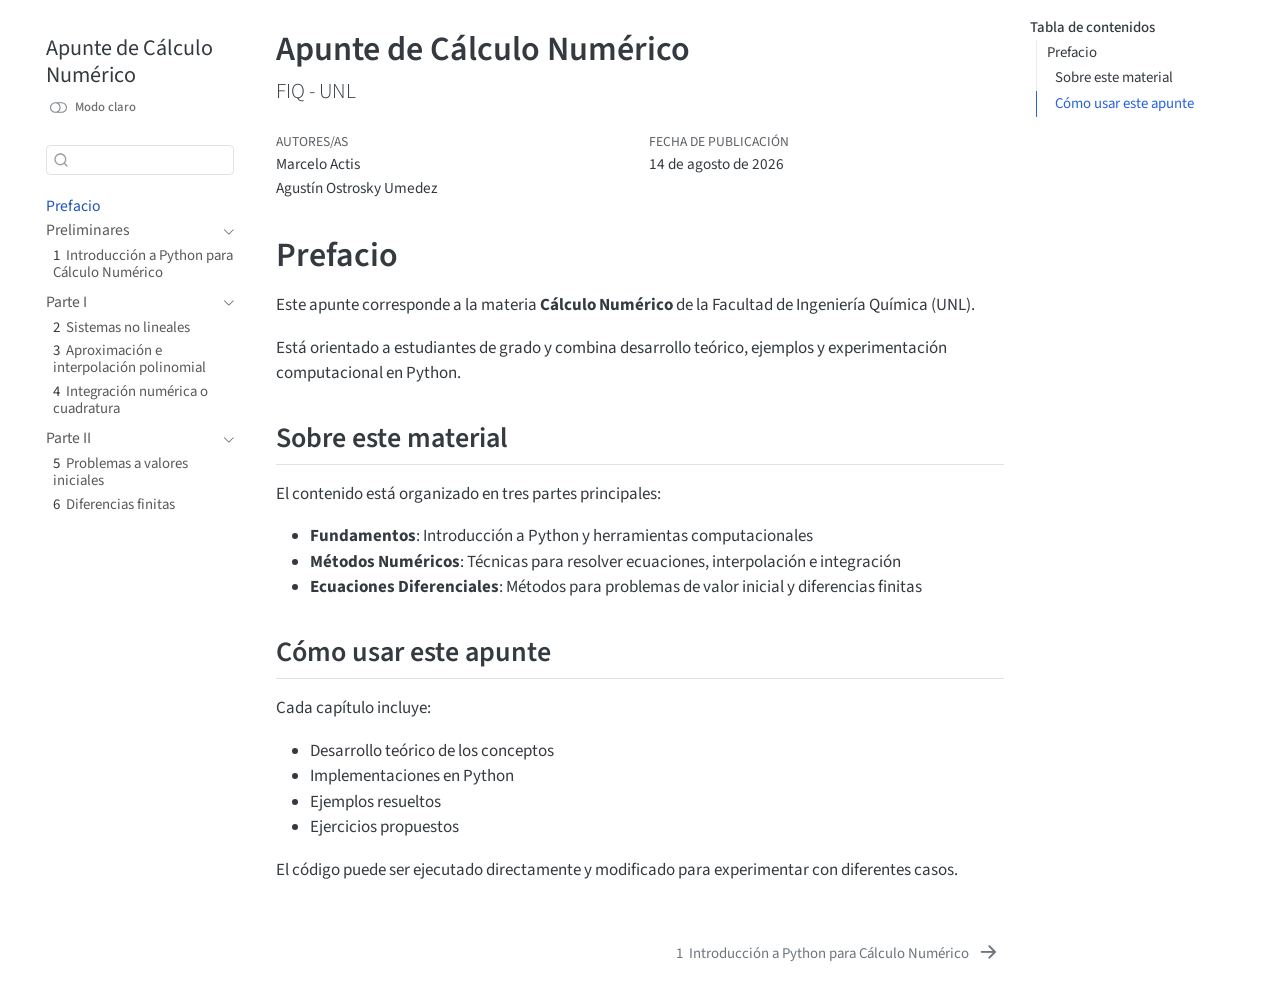
==== commit 00a5cb12: "Built site for gh-pages" ====
--- a/index.html
+++ b/index.html
@@ -45,9 +45,9 @@
 <link href="site_libs/quarto-html/quarto-syntax-highlighting-ed96de9b727972fe78a7b5d16c58bf87.css" rel="stylesheet" class="quarto-color-scheme-extra" id="quarto-text-highlighting-styles">
 <script src="site_libs/bootstrap/bootstrap.min.js"></script>
 <link href="site_libs/bootstrap/bootstrap-icons.css" rel="stylesheet">
-<link href="site_libs/bootstrap/bootstrap-6a59748c55ec1a6818b05d9630b85713.min.css" rel="stylesheet" append-hash="true" class="quarto-color-scheme" id="quarto-bootstrap" data-mode="light">
-<link href="site_libs/bootstrap/bootstrap-dark-20aec94cf2230619e57bb2a03c4acc19.min.css" rel="stylesheet" append-hash="true" class="quarto-color-scheme quarto-color-alternate" id="quarto-bootstrap" data-mode="dark">
-<link href="site_libs/bootstrap/bootstrap-6a59748c55ec1a6818b05d9630b85713.min.css" rel="stylesheet" append-hash="true" class="quarto-color-scheme-extra" id="quarto-bootstrap" data-mode="light">
+<link href="site_libs/bootstrap/bootstrap-8daba497d91e08c71aabf90d2cbaa1de.min.css" rel="stylesheet" append-hash="true" class="quarto-color-scheme" id="quarto-bootstrap" data-mode="light">
+<link href="site_libs/bootstrap/bootstrap-dark-c518ba0b0af8cc7a6250b22ba0b466a2.min.css" rel="stylesheet" append-hash="true" class="quarto-color-scheme quarto-color-alternate" id="quarto-bootstrap" data-mode="dark">
+<link href="site_libs/bootstrap/bootstrap-8daba497d91e08c71aabf90d2cbaa1de.min.css" rel="stylesheet" append-hash="true" class="quarto-color-scheme-extra" id="quarto-bootstrap" data-mode="light">
 <script src="site_libs/quarto-contrib/live-runtime/live-runtime.js" type="module"></script>
 <link href="site_libs/quarto-contrib/live-runtime/live-runtime.css" rel="stylesheet">
 <script id="quarto-search-options" type="application/json">{
@@ -410,7 +410,7 @@
     <div>
     <div class="quarto-title-meta-heading">Fecha de publicación</div>
     <div class="quarto-title-meta-contents">
-      <p class="date">12 de agosto de 2026</p>
+      <p class="date">14 de agosto de 2026</p>
     </div>
   </div>
   
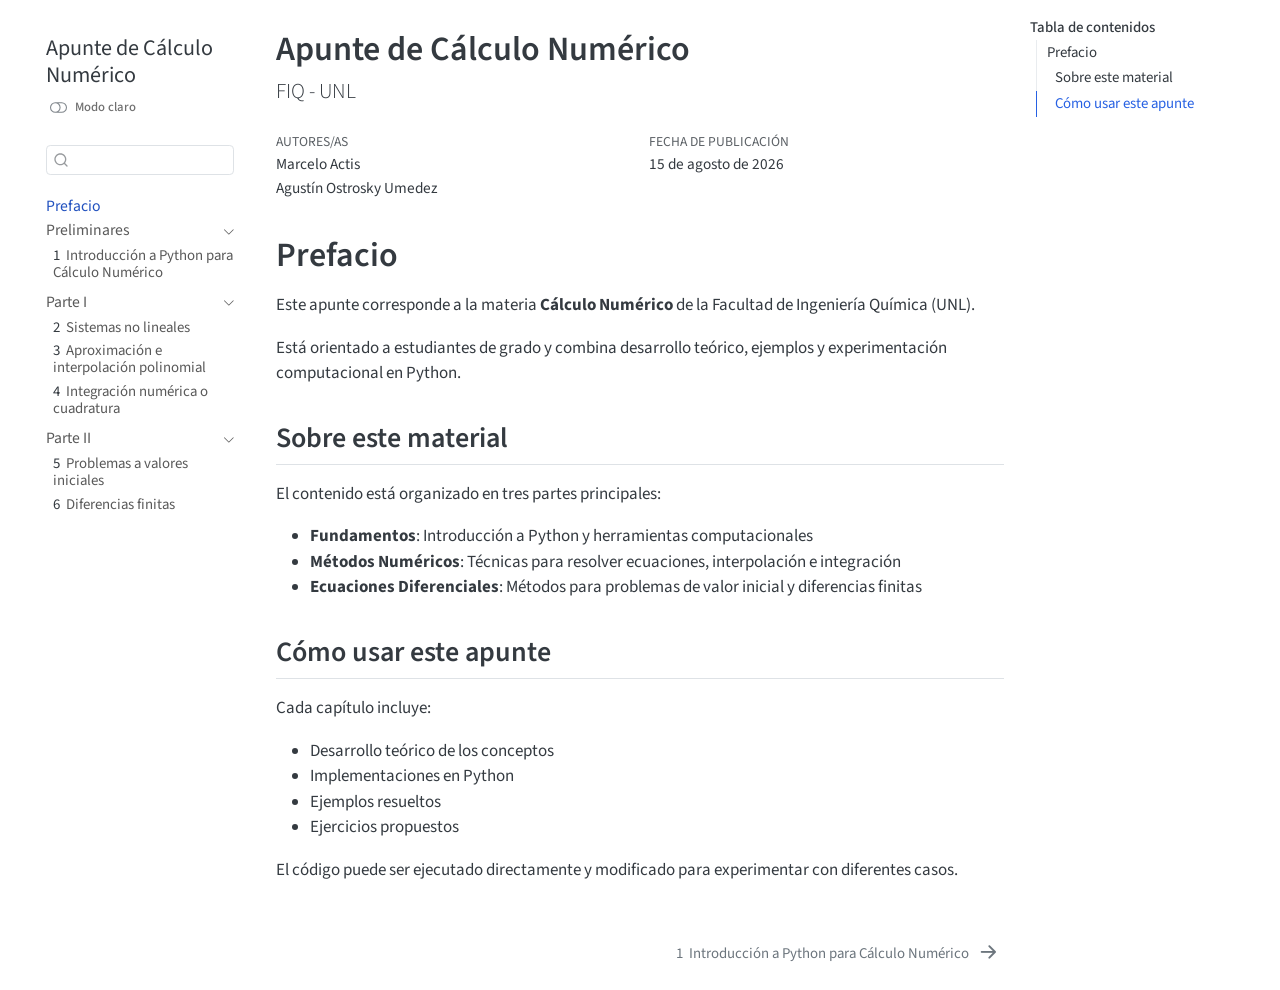
==== commit f3ea7187: "Built site for gh-pages" ====
--- a/index.html
+++ b/index.html
@@ -410,7 +410,7 @@
     <div>
     <div class="quarto-title-meta-heading">Fecha de publicación</div>
     <div class="quarto-title-meta-contents">
-      <p class="date">14 de agosto de 2026</p>
+      <p class="date">15 de agosto de 2026</p>
     </div>
   </div>
   
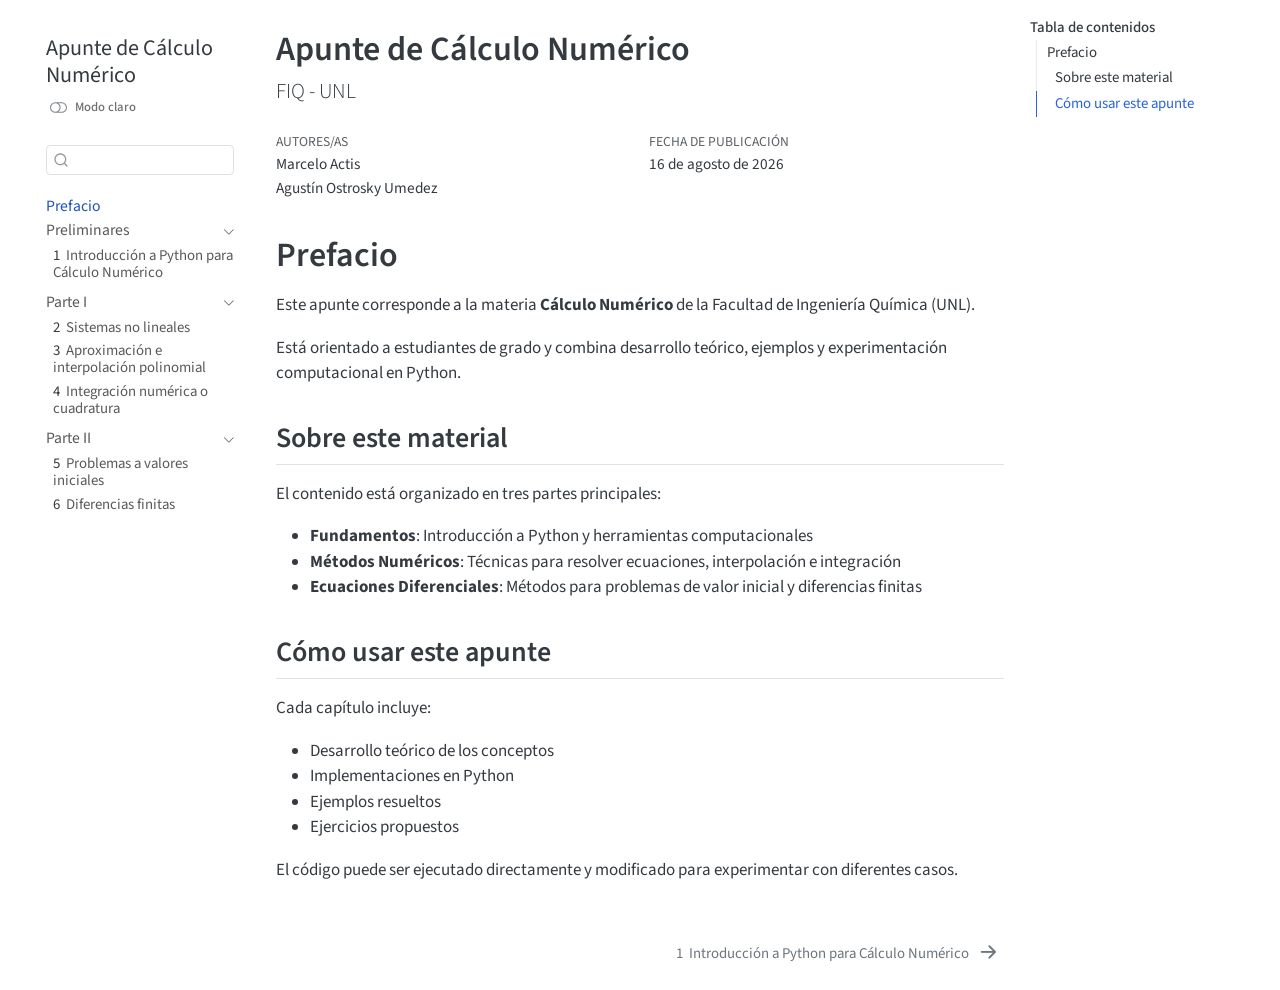
==== commit cccba28f: "Built site for gh-pages" ====
--- a/index.html
+++ b/index.html
@@ -45,9 +45,9 @@
 <link href="site_libs/quarto-html/quarto-syntax-highlighting-ed96de9b727972fe78a7b5d16c58bf87.css" rel="stylesheet" class="quarto-color-scheme-extra" id="quarto-text-highlighting-styles">
 <script src="site_libs/bootstrap/bootstrap.min.js"></script>
 <link href="site_libs/bootstrap/bootstrap-icons.css" rel="stylesheet">
-<link href="site_libs/bootstrap/bootstrap-8daba497d91e08c71aabf90d2cbaa1de.min.css" rel="stylesheet" append-hash="true" class="quarto-color-scheme" id="quarto-bootstrap" data-mode="light">
-<link href="site_libs/bootstrap/bootstrap-dark-c518ba0b0af8cc7a6250b22ba0b466a2.min.css" rel="stylesheet" append-hash="true" class="quarto-color-scheme quarto-color-alternate" id="quarto-bootstrap" data-mode="dark">
-<link href="site_libs/bootstrap/bootstrap-8daba497d91e08c71aabf90d2cbaa1de.min.css" rel="stylesheet" append-hash="true" class="quarto-color-scheme-extra" id="quarto-bootstrap" data-mode="light">
+<link href="site_libs/bootstrap/bootstrap-dbe75824002ebcf72f38002946ab73bb.min.css" rel="stylesheet" append-hash="true" class="quarto-color-scheme" id="quarto-bootstrap" data-mode="light">
+<link href="site_libs/bootstrap/bootstrap-dark-5062c8d47bb9b9969b5616627d58f860.min.css" rel="stylesheet" append-hash="true" class="quarto-color-scheme quarto-color-alternate" id="quarto-bootstrap" data-mode="dark">
+<link href="site_libs/bootstrap/bootstrap-dbe75824002ebcf72f38002946ab73bb.min.css" rel="stylesheet" append-hash="true" class="quarto-color-scheme-extra" id="quarto-bootstrap" data-mode="light">
 <script src="site_libs/quarto-contrib/live-runtime/live-runtime.js" type="module"></script>
 <link href="site_libs/quarto-contrib/live-runtime/live-runtime.css" rel="stylesheet">
 <script id="quarto-search-options" type="application/json">{
@@ -378,7 +378,7 @@
    
   <ul>
   <li><a href="#prefacio" id="toc-prefacio" class="nav-link active" data-scroll-target="#prefacio">Prefacio</a>
-  <ul class="collapse">
+  <ul>
   <li><a href="#sobre-este-material" id="toc-sobre-este-material" class="nav-link" data-scroll-target="#sobre-este-material">Sobre este material</a></li>
   <li><a href="#cómo-usar-este-apunte" id="toc-cómo-usar-este-apunte" class="nav-link" data-scroll-target="#cómo-usar-este-apunte">Cómo usar este apunte</a></li>
   </ul></li>
@@ -410,7 +410,7 @@
     <div>
     <div class="quarto-title-meta-heading">Fecha de publicación</div>
     <div class="quarto-title-meta-contents">
-      <p class="date">15 de agosto de 2026</p>
+      <p class="date">16 de agosto de 2026</p>
     </div>
   </div>
   
